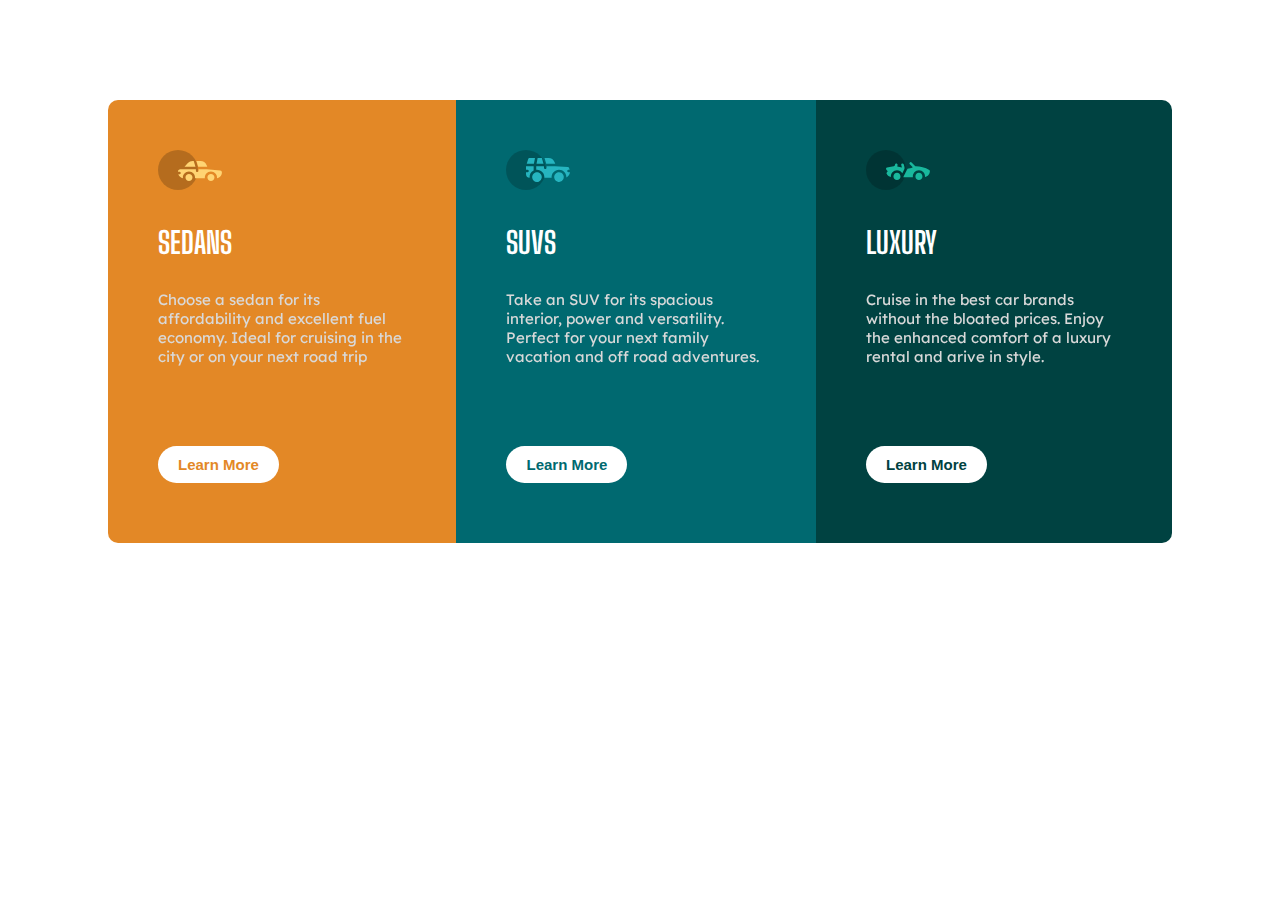
==== index.html @ 181d093f "first commit" ====
<!DOCTYPE html>
<html lang="en">
<head>
    <meta charset="UTF-8">
    <title>Flexbox/Grid Layout</title>
    <link rel="stylesheet" href="flex.css">
</head>
<body>
    <main>
        <div class="box">
            <div class="innerBx0">
                <img src="icon-sedans.svg" alt="">
                <h3>Sedans</h3>
                <p>Choose a sedan for its affordability and excellent fuel economy. Ideal for cruising in the city or on your next road trip</p>
                <button>Learn More</button>
            </div>
            <div class="innerBx1">
                <img src="icon-suvs.svg" alt="">
                <h3>Suvs</h3>
                <p>Take an SUV for its spacious interior, power and versatility. Perfect for your next family vacation and off road adventures.</p>
                <button>Learn More</button>
            </div>
            <div class="innerBx2">
                <img src="icon-luxury.svg" alt="">
                <h3>Luxury</h3>
                <p>Cruise in the best car brands without the bloated prices. Enjoy the enhanced comfort of a luxury rental and arive in style.</p>
                <button>Learn More</button>
            </div>
        </div>
    </main>
</body>
</html>
---- flex.css ----
@import url('https://fonts.googleapis.com/css2?family=Big+Shoulders+Display:wght@700&family=Lexend+Deca&display=swap');;
*
{
    margin: 0;
    padding: 0;
    
}
body 
{
    font-family: 'Lexend Deca', sans-serif;
    color: white;
}
.box
{
    margin: 100px;
    display: flex;
    justify-content: center;
    border-radius: 20px;
    
}
.box .innerBx0
{
    background: hsl(31, 77%, 52%);
    padding: 50px;
    border-radius: 10px 0 0 10px;
}
.box .innerBx0 p, .box .innerBx1 p, .box .innerBx2 p
{
   
    font-size: 15px;
    filter: brightness(85%);
    margin-bottom: 50px;
    
}
.box .innerBx0 h3, .box .innerBx1 h3, .box .innerBx2 h3
{
  
   font-size: 30px;
    text-transform: uppercase;
    font-family: 'Big Shoulders Display', cursive;
}
.box .innerBx0 button
{
    margin: 30px 10px 10px 0;
    padding: 10px 20px 10px 20px;
    color: hsl(31, 77%, 52%);
    background: white;
    border-radius: 20px;
    text-decoration: none;
    border: none;
    font-weight: 700;
    font-size: 15px;
}
.box .innerBx0 button:hover
{
    color: whitesmoke;
    background: hsl(31, 77%, 52%);
    border: solid 2px white;
    
}
.box .innerBx1 button
{
    margin: 30px 10px 10px 0;
    padding: 10px 20px 10px 20px;
    color: hsl(184, 100%, 22%);
    background: white;
    border-radius: 20px;
    text-decoration: none;
    border: none;
    font-weight: 700;
    font-size: 15px;
}
.box .innerBx1 button:hover
{
    color: whitesmoke;
    background: hsl(184, 100%, 22%);
    border: solid 2px white;
    
}
.box .innerBx2 button
{
    margin: 30px 10px 10px 0;
    padding: 10px 20px 10px 20px;
    color: hsl(179, 100%, 13%);
    background: white;
    border-radius: 20px;
    text-decoration: none;
    border: none;
    font-weight: 700;
    font-size: 15px;
}
.box .innerBx2 button:hover
{
    color: whitesmoke;
    background: hsl(179, 100%, 13%);
    border: solid 2px white;
    
}
.box .innerBx1
{
    background:hsl(184, 100%, 22%) ;
    padding: 50px;
    
}
.box .innerBx2
{
    background: hsl(179, 100%, 13%);
    padding: 50px;
    border-radius: 0 10px 10px 0;
}
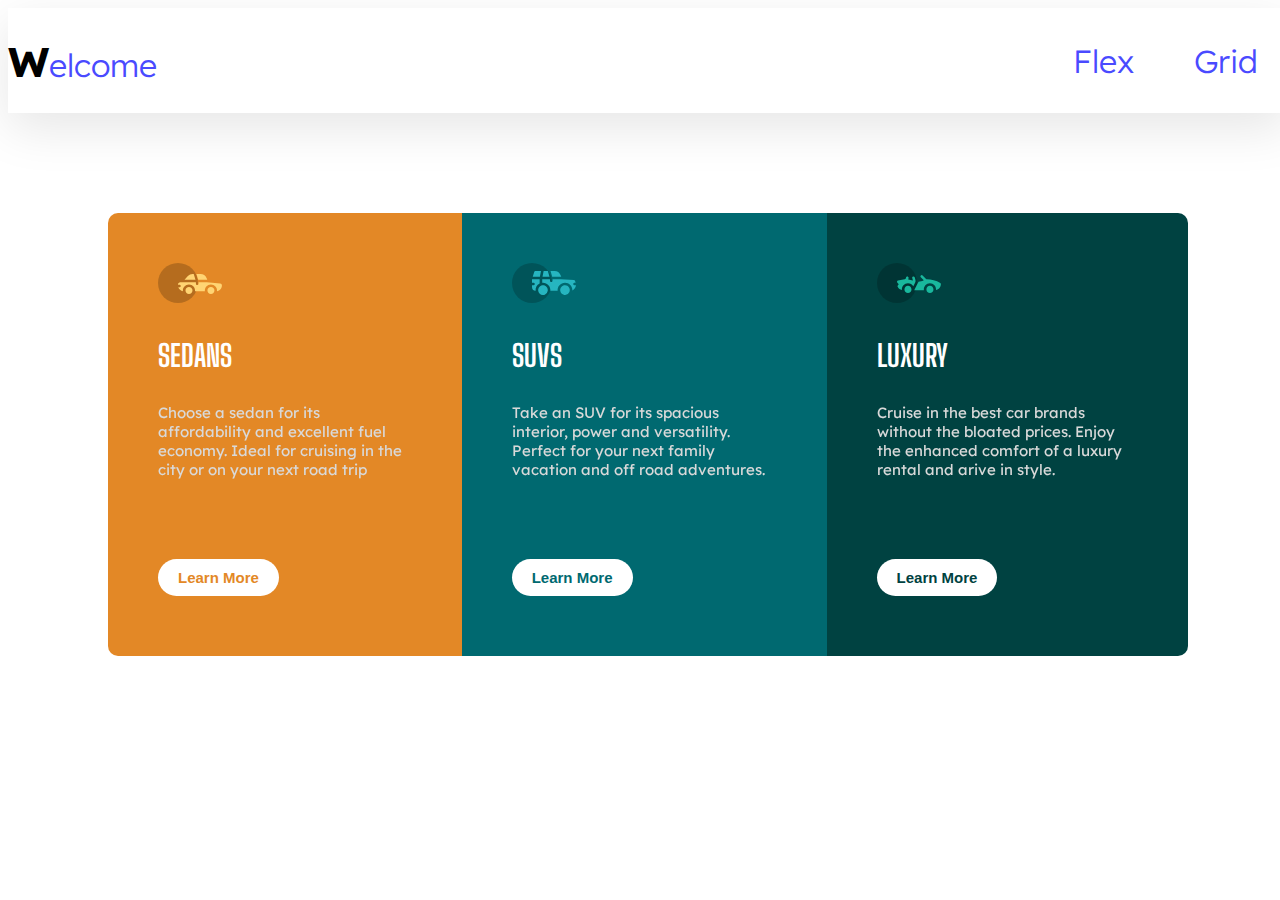
==== commit c4582514: "changes made. added a header that links both flex and grid layout" ====
--- a/index.html
+++ b/index.html
@@ -3,25 +3,35 @@
 <head>
     <meta charset="UTF-8">
     <title>Flexbox/Grid Layout</title>
-    <link rel="stylesheet" href="flex.css">
+    <link rel="stylesheet" href="css/flex.css">
 </head>
 <body>
+  <header>
+    <h2 class='titleText'><span>W</span>elcome</h2>
+    <nav>
+      <ul>
+        <li><a href='index.html'>Flex</a></li>
+        <li><a href='grid.html'>Grid</a></li>
+       
+      </ul>
+    </nav>
+  </header>
     <main>
         <div class="box">
             <div class="innerBx0">
-                <img src="icon-sedans.svg" alt="">
+                <img src="images/icon-sedans.svg" alt="">
                 <h3>Sedans</h3>
                 <p>Choose a sedan for its affordability and excellent fuel economy. Ideal for cruising in the city or on your next road trip</p>
                 <button>Learn More</button>
             </div>
             <div class="innerBx1">
-                <img src="icon-suvs.svg" alt="">
+                <img src="images/icon-suvs.svg" alt="">
                 <h3>Suvs</h3>
                 <p>Take an SUV for its spacious interior, power and versatility. Perfect for your next family vacation and off road adventures.</p>
                 <button>Learn More</button>
             </div>
             <div class="innerBx2">
-                <img src="icon-luxury.svg" alt="">
+                <img src="images/icon-luxury.svg" alt="">
                 <h3>Luxury</h3>
                 <p>Cruise in the best car brands without the bloated prices. Enjoy the enhanced comfort of a luxury rental and arive in style.</p>
                 <button>Learn More</button>
--- a/css/flex.css
+++ b/css/flex.css
@@ -0,0 +1,182 @@
+@import url('https://fonts.googleapis.com/css2?family=Big+Shoulders+Display:wght@700&family=Lexend+Deca&display=swap');;
+*
+{
+    margin: 0;
+    padding: 0;
+    
+}
+header{
+  width: 100%;
+  margin: auto;
+  z-index: 1000;
+  display: flex;
+  justify-content: space-between;
+  align-items: center;
+  background: rgba(255,255,255,0.1);
+  box-shadow: 0 15px 50px rgba(0, 0, 0, 0.1);
+
+}
+header .logo{
+  color: #111;
+  font-size: 24px;
+  text-transform: uppercase;
+  text-decoration: none;
+  font-weight: 700;
+  letter-spacing: 2px;
+
+}
+header ul
+{
+  
+  display: flex;
+
+
+}
+header ul li
+{
+  
+  list-style: none;
+  
+
+}
+header ul li a {
+  
+  display: inline-block;
+  margin: 0 30px;
+  color: #4a4aff;
+  text-decoration: none;
+   font-size: 2em;
+  font-weight: 300;
+
+}
+header ul li a:hover
+{
+  color: #4a4aff;
+  
+}
+.titleText
+{
+  color: #4a4aff;
+  font-size: 2em;
+  font-weight: 300;
+}
+.titleText span
+{
+  color: black;
+  font-weight: 700 ;
+  font-size: 1.3em;
+}
+
+
+
+
+
+
+
+
+
+
+body 
+{
+    font-family: 'Lexend Deca', sans-serif;
+    color: white;
+    width: 100%;
+}
+.box
+{
+    margin: 100px;
+    display: flex;
+    justify-content: center;
+    border-radius: 20px;
+    
+}
+.box .innerBx0
+{
+    background: hsl(31, 77%, 52%);
+    padding: 50px;
+    border-radius: 10px 0 0 10px;
+}
+.box .innerBx0 p, .box .innerBx1 p, .box .innerBx2 p
+{
+   
+    font-size: 15px;
+    filter: brightness(85%);
+    margin-bottom: 50px;
+    
+}
+.box .innerBx0 h3, .box .innerBx1 h3, .box .innerBx2 h3
+{
+  
+   font-size: 30px;
+    text-transform: uppercase;
+    font-family: 'Big Shoulders Display', cursive;
+}
+.box .innerBx0 button
+{
+    margin: 30px 10px 10px 0;
+    padding: 10px 20px 10px 20px;
+    color: hsl(31, 77%, 52%);
+    background: white;
+    border-radius: 20px;
+    text-decoration: none;
+    border: none;
+    font-weight: 700;
+    font-size: 15px;
+}
+.box .innerBx0 button:hover
+{
+    color: whitesmoke;
+    background: hsl(31, 77%, 52%);
+    border: solid 2px white;
+    
+}
+.box .innerBx1 button
+{
+    margin: 30px 10px 10px 0;
+    padding: 10px 20px 10px 20px;
+    color: hsl(184, 100%, 22%);
+    background: white;
+    border-radius: 20px;
+    text-decoration: none;
+    border: none;
+    font-weight: 700;
+    font-size: 15px;
+}
+.box .innerBx1 button:hover
+{
+    color: whitesmoke;
+    background: hsl(184, 100%, 22%);
+    border: solid 2px white;
+    
+}
+.box .innerBx2 button
+{
+    margin: 30px 10px 10px 0;
+    padding: 10px 20px 10px 20px;
+    color: hsl(179, 100%, 13%);
+    background: white;
+    border-radius: 20px;
+    text-decoration: none;
+    border: none;
+    font-weight: 700;
+    font-size: 15px;
+}
+.box .innerBx2 button:hover
+{
+    color: whitesmoke;
+    background: hsl(179, 100%, 13%);
+    border: solid 2px white;
+    
+}
+.box .innerBx1
+{
+    background:hsl(184, 100%, 22%) ;
+    padding: 50px;
+    
+}
+.box .innerBx2
+{
+    background: hsl(179, 100%, 13%);
+    padding: 50px;
+    border-radius: 0 10px 10px 0;
+}
